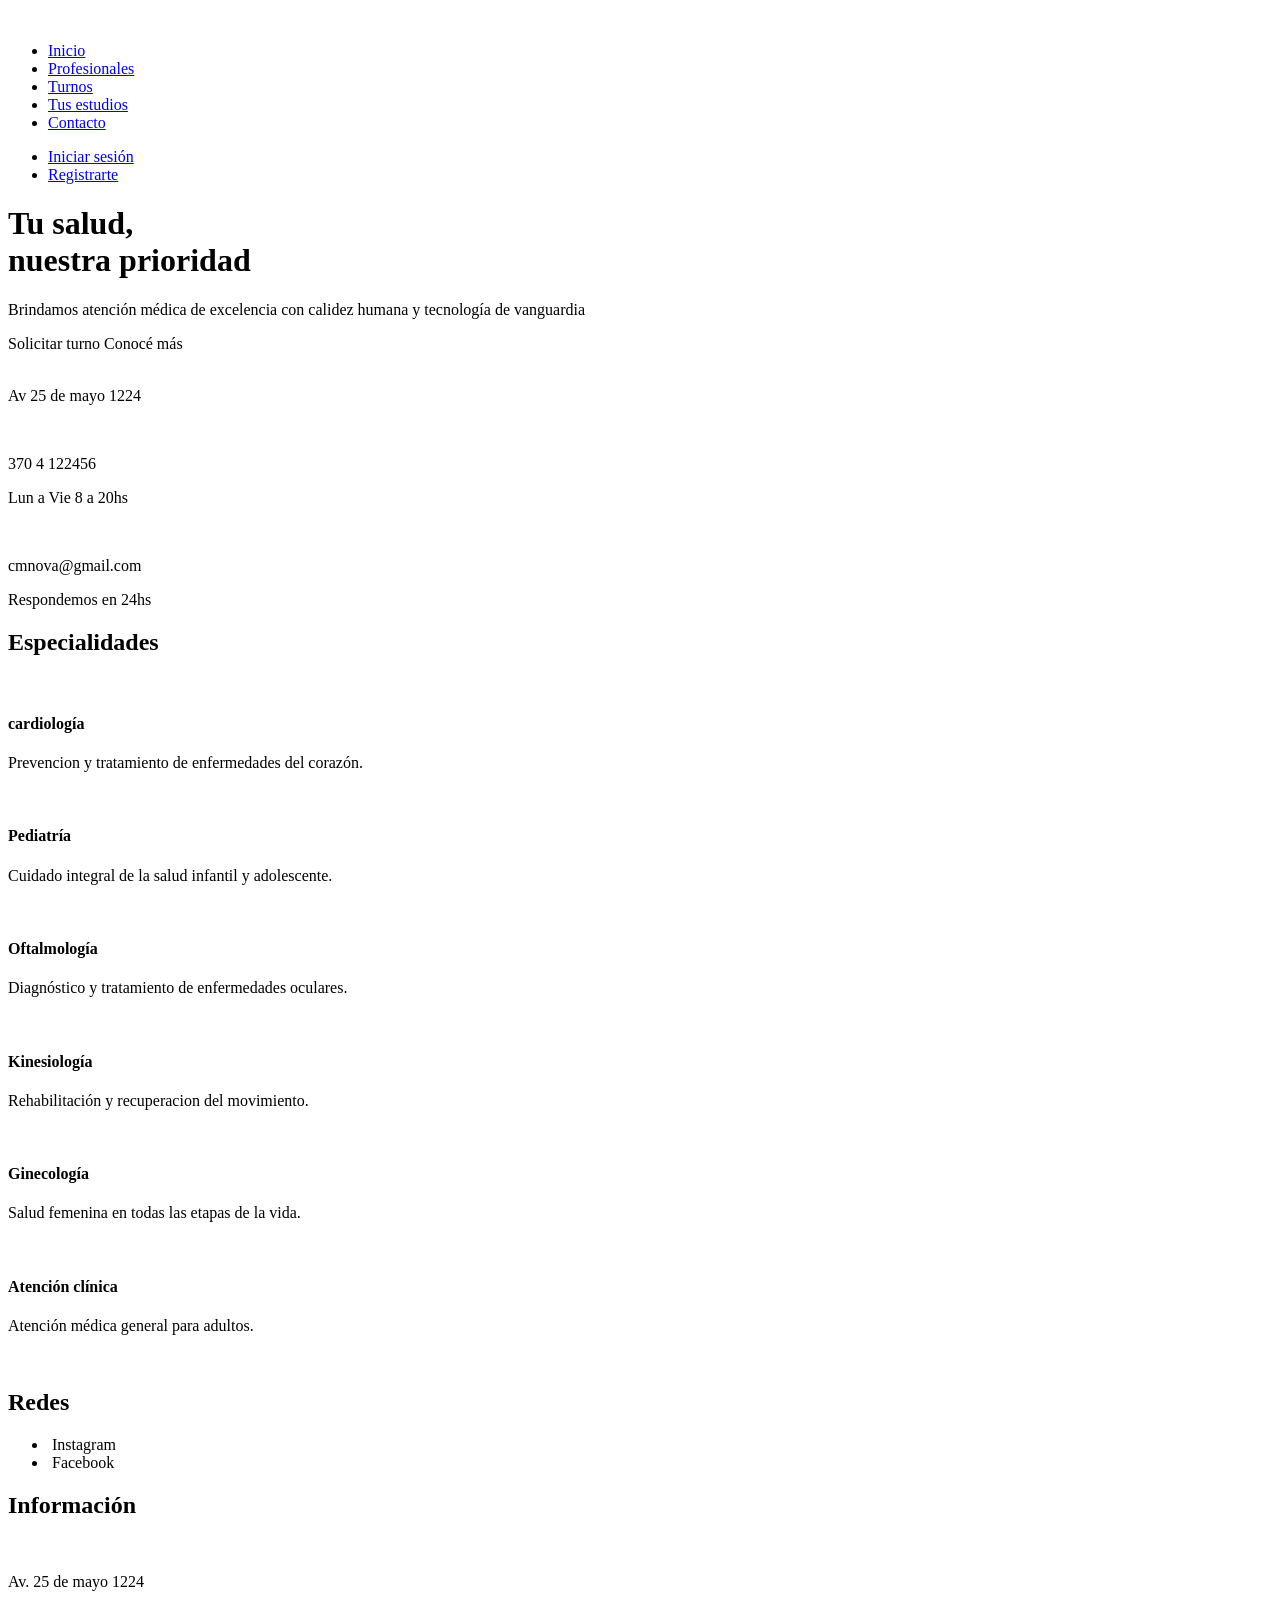
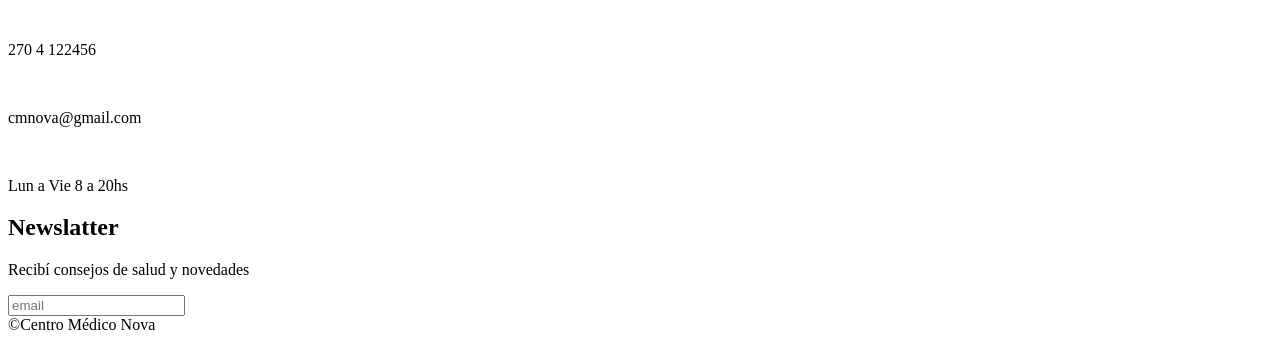
==== index.html @ e34f2412 "Mi primer commit" ====
<!DOCTYPE html>
<html lang="es-AR">
<head>
  <meta name="author" content="ariana cappello" />
  <meta name="description" content="Centro Médico Nova ofrece atención en cardiología, pediatría, oftalmología, kinesiología, ginecología y clínica médica en Formosa." />
  <meta name="keywords" content="centro médico en Formosa,clínica en Formosa,turnos médicos en Formosa,pediatra en Formosa,cardiólogo en Formosa,oftalmólogo en Formos"/>
  <meta charset="UTF-8" />
  <meta name="viewport" content="width=device-width, initial-scale=1.0" />
  <title>Centro Médico Nova | Atención médica en Formosa</title>
  <link rel="icon" type="image/jpeg" href=""/>

</head>
<body>
  <header>
    <div class="contenedor">
      <img/>
      <nav class="header-nav">
        <ul>
          <li>
            <a href="./index.html">Inicio</a>
          </li>
          <li>
            <a href="./pages/profesionales.html">Profesionales</a>
          </li>
          <li>
            <a href="./pages/turnos.html">Turnos</a>
          </li>
          <li>
            <a href="./pages/tus-estudios.html">Tus estudios</a>
          </li>
          <li>
            <a href="./pages/contacto.html">Contacto</a>
          </li>
        </ul>
        <ul>
          <li>
            <a href="./pages/iniciar-sesion.html">Iniciar sesión</a>
          </li>
          <li>
            <a href="./pages/registrarte.html">Registrarte</a>
          </li>
        </ul>
      </nav>
    </div>

  </header>
  <main>
    <div class="contenedor">
      <div>
        <h1>Tu salud,<br/> nuestra prioridad</h1>
        <p>Brindamos atención médica de excelencia con calidez humana y tecnología de vanguardia</p>
        <a>Solicitar turno</a>
        <a>Conocé más</a>
        <img/>
      </div>
      <div>
        <div>
          <img/>
          <p>Av 25 de mayo 1224</p>
        </div>
        <div>
          <img/>
          <p>370 4 122456</p>
          <p>Lun a Vie 8 a 20hs</p>
        </div>
        <div>
          <img/>
          <p>cmnova@gmail.com</p>
          <p>Respondemos en 24hs</p>
        </div>
      </div>
      <section>
        <h2>Especialidades</h2>
        <div>
          <div>
            <img/>
            <h4>cardiología</h4>
            <p>Prevencion y tratamiento de enfermedades del corazón.</p>
          </div>
          <div>
            <img/>
            <h4>Pediatría</h4>
            <p>Cuidado integral de la salud infantil y adolescente.</p>
          </div>
          <div>
            <img/>
            <h4>Oftalmología</h4>
            <p>Diagnóstico y tratamiento de enfermedades oculares.</p>
          </div>
          <div>
            <img/>
            <h4>Kinesiología</h4>
            <p>Rehabilitación y recuperacion del movimiento.</p>
          </div>
          <div>
            <img/>
            <h4>Ginecología</h4>
            <p>Salud femenina en todas las etapas de la vida.</p>
          </div>
          <div>
            <img/>
            <h4>Atención clínica</h4>
            <p>Atención médica general para adultos.</p>
          </div>
        </div>
      </section>
    </div>
  </main>
  <footer>
    <div class="contenedor">
      <img/>
      <section>
        <h2>Redes</h2>
        <ul>
          <li>
            <img/>
            <a>Instagram</a>
          </li>
          <li>
            <img/>
            <a>Facebook</a>
          </li>
        </ul>
      </section>
      <section>
        <h2>Información</h2>
        <div>
          <img/>
          <p>Av. 25 de mayo 1224</p>
        </div>
        <div>
          <img/>
          <p>270 4 122456</p>
        </div>
        <div>
          <img/>
          <p>cmnova@gmail.com</p>
        </div>
        <div>
          <img/>
          <p>Lun a Vie 8 a 20hs</p>
        </div>
      </section>
      <section>
        <h2>Newslatter</h2>
        <p>Recibí consejos de salud y novedades</p>
        <label>
          <input type="email" name="email" placeholder="email"/>
        </label>
      </section>
      <div class="copyright">&copy;Centro Médico Nova</div>
    </div>
  </footer>
</body>
</html>
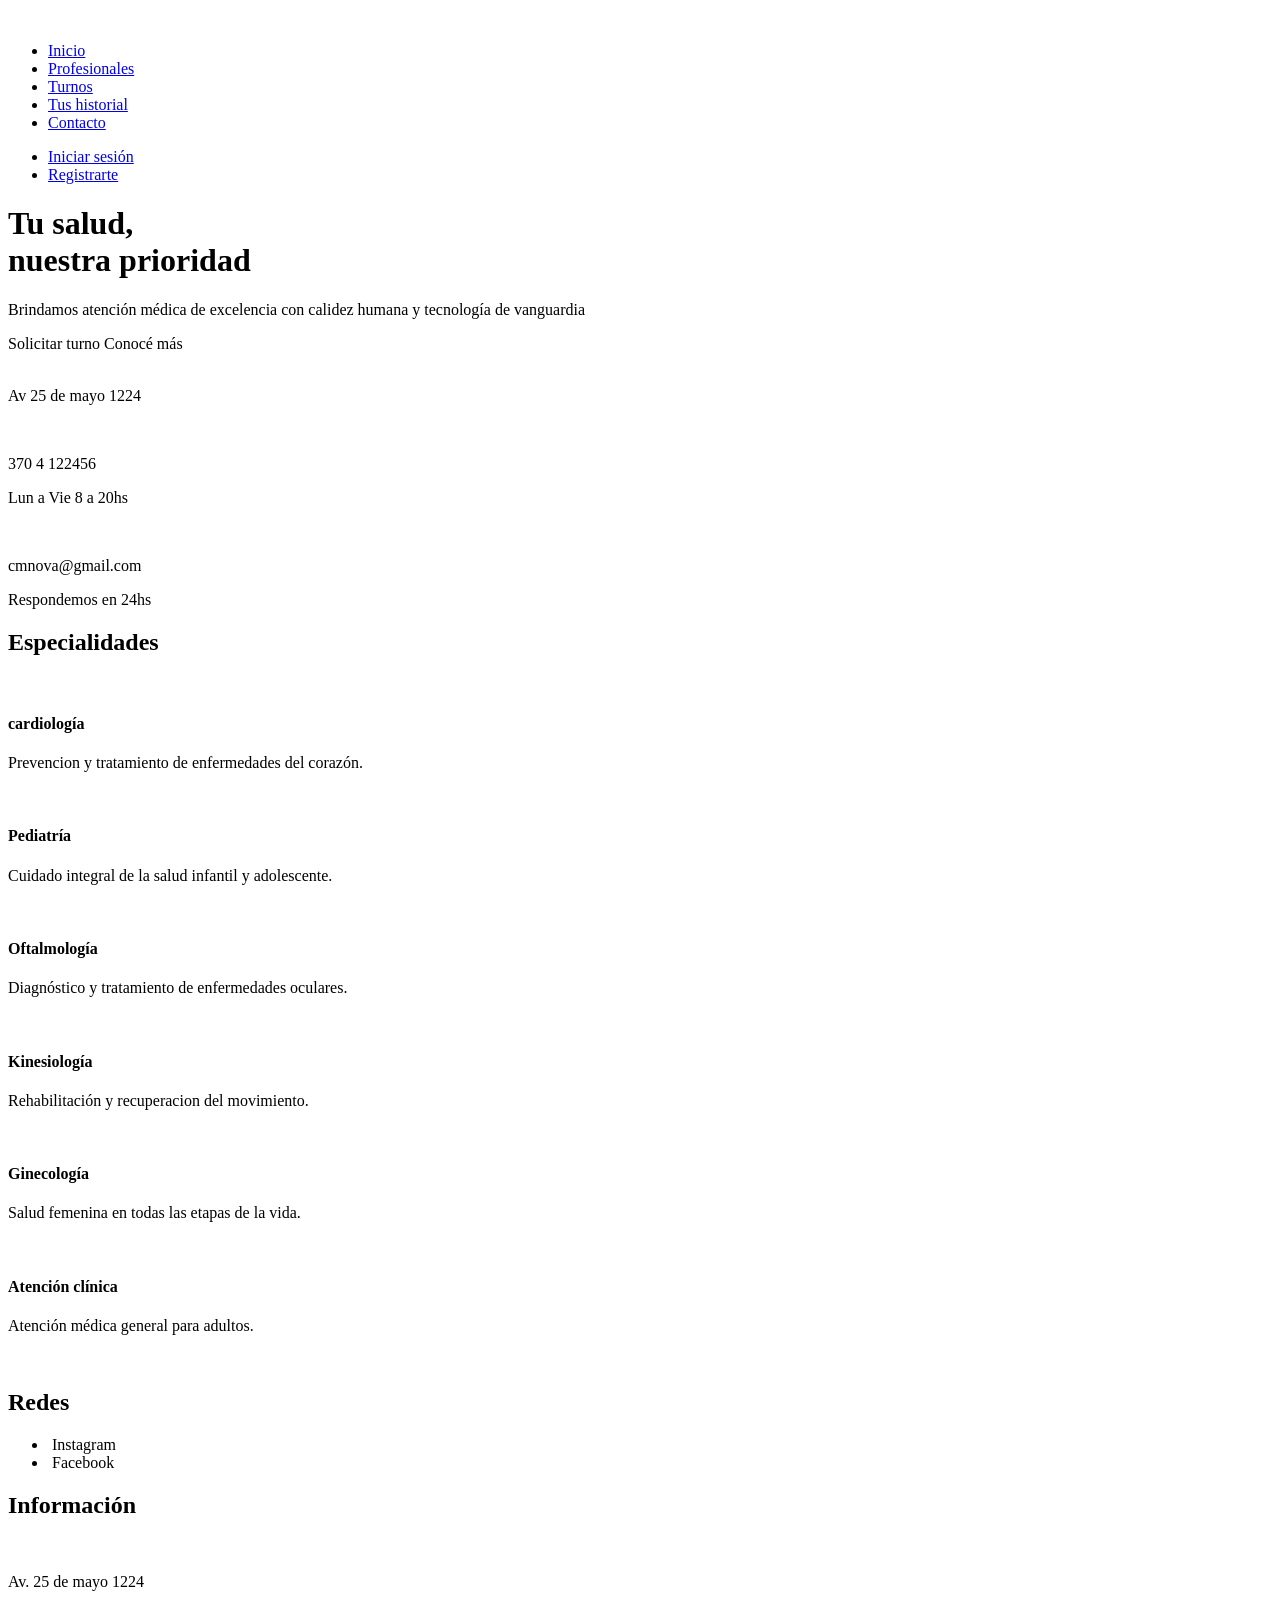
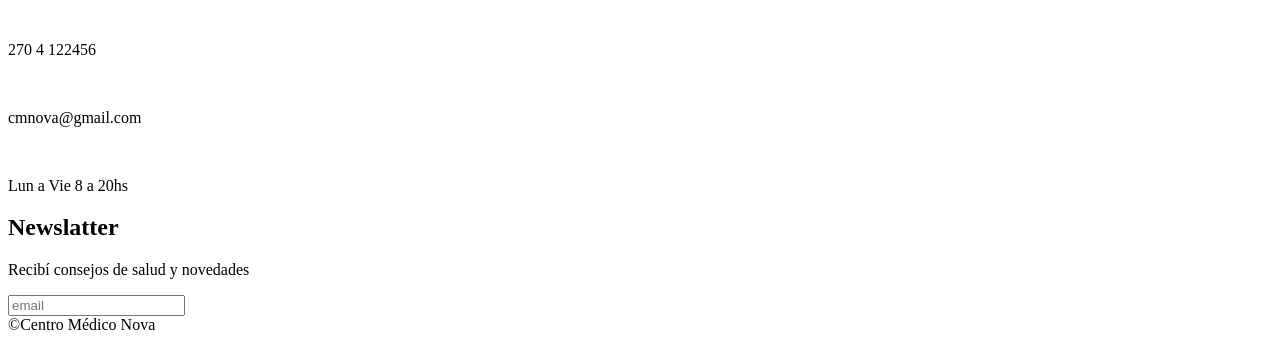
==== commit bcbaa191: "termino la pagina de historial del paciente" ====
--- a/index.html
+++ b/index.html
@@ -26,7 +26,7 @@
             <a href="./pages/turnos.html">Turnos</a>
           </li>
           <li>
-            <a href="./pages/tus-estudios.html">Tus estudios</a>
+            <a href="./pages/tus-historial.html">Tus historial</a>
           </li>
           <li>
             <a href="./pages/contacto.html">Contacto</a>
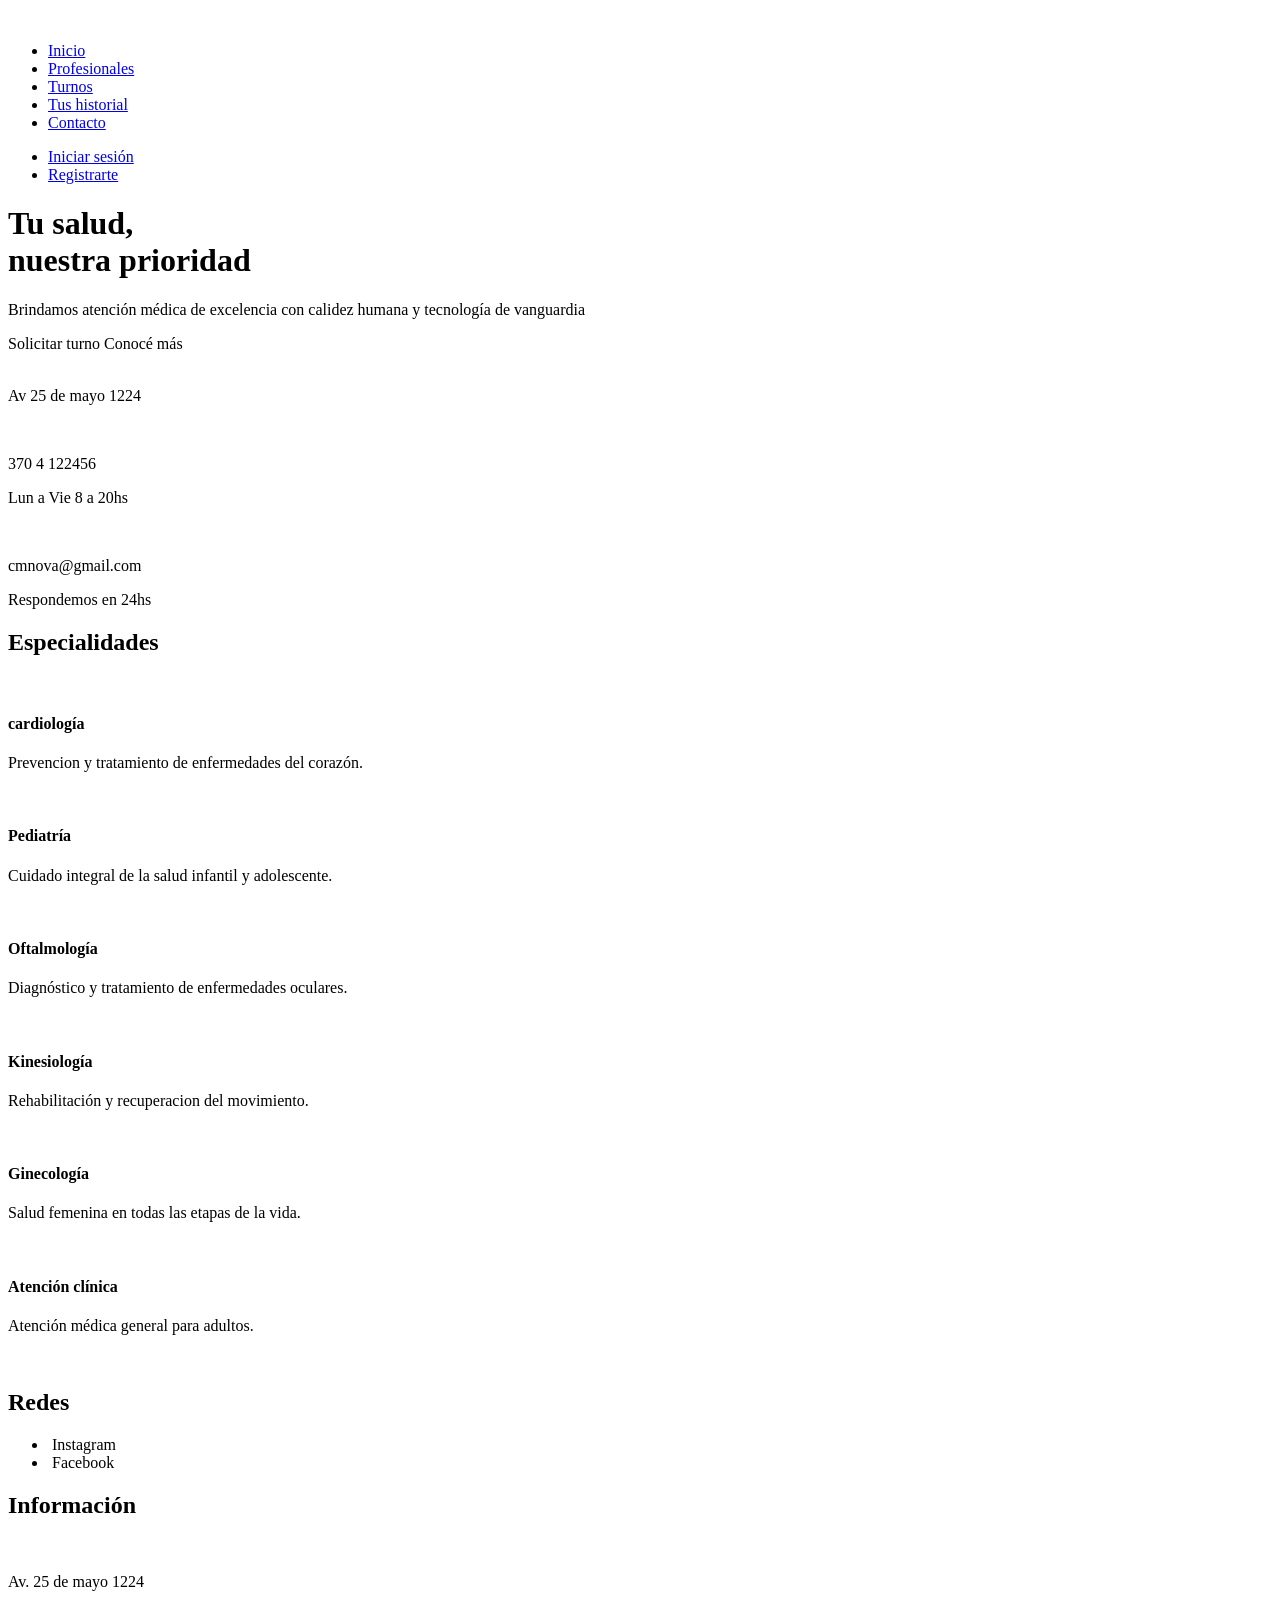
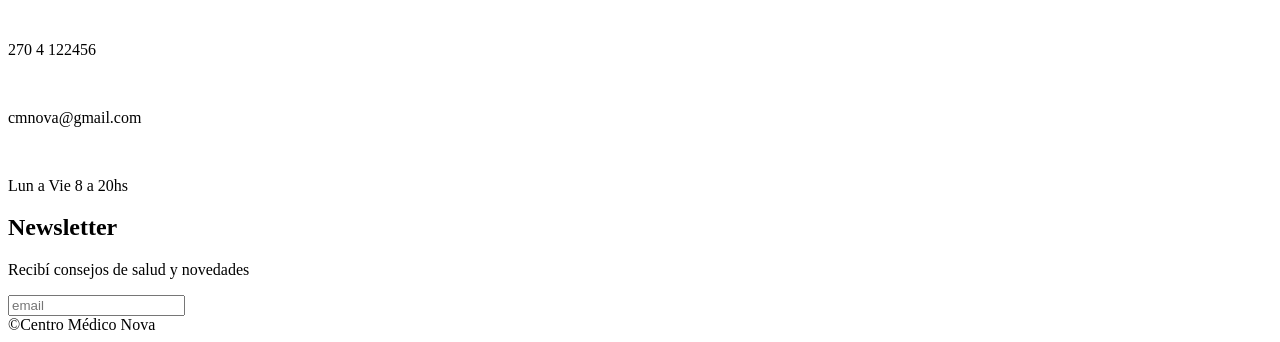
==== commit 8788b450: "arreglo errores semanticos" ====
--- a/index.html
+++ b/index.html
@@ -142,7 +142,7 @@
         </div>
       </section>
       <section>
-        <h2>Newslatter</h2>
+        <h2>Newsletter</h2>
         <p>Recibí consejos de salud y novedades</p>
         <label>
           <input type="email" name="email" placeholder="email"/>
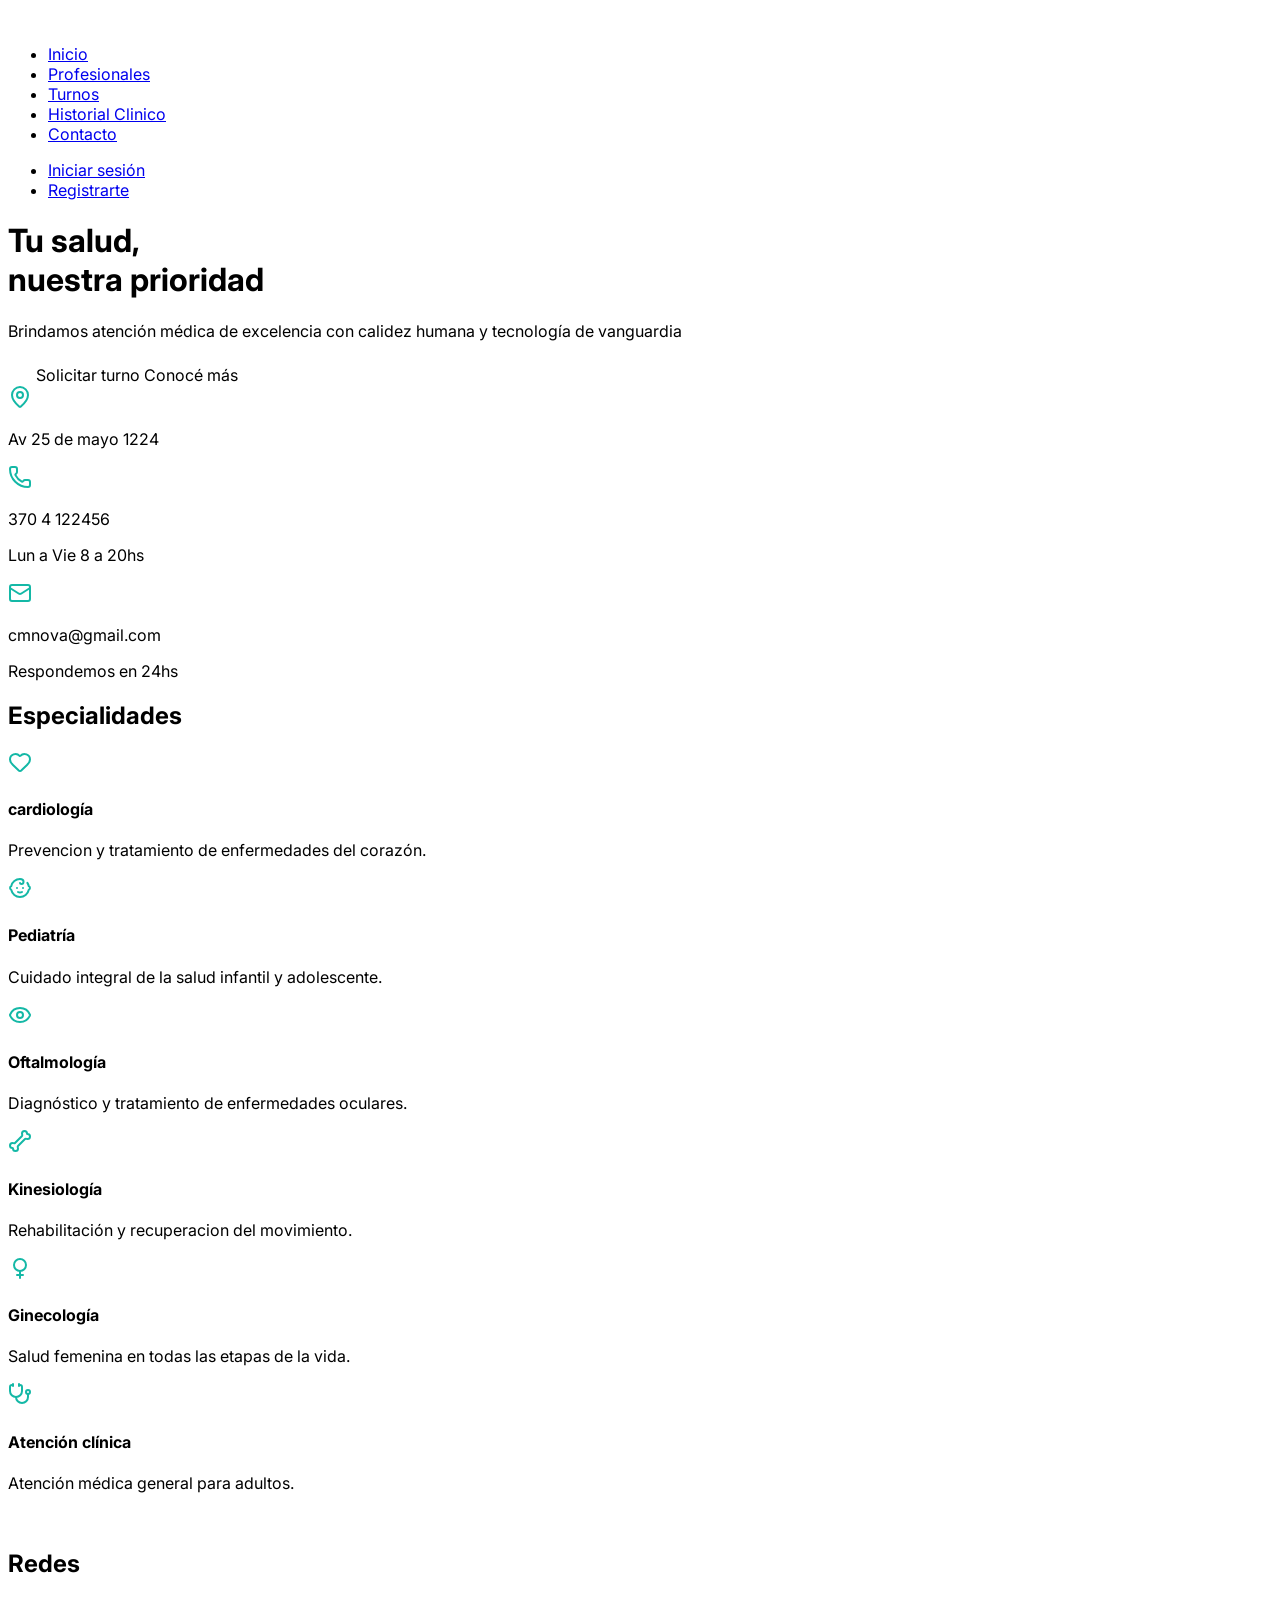
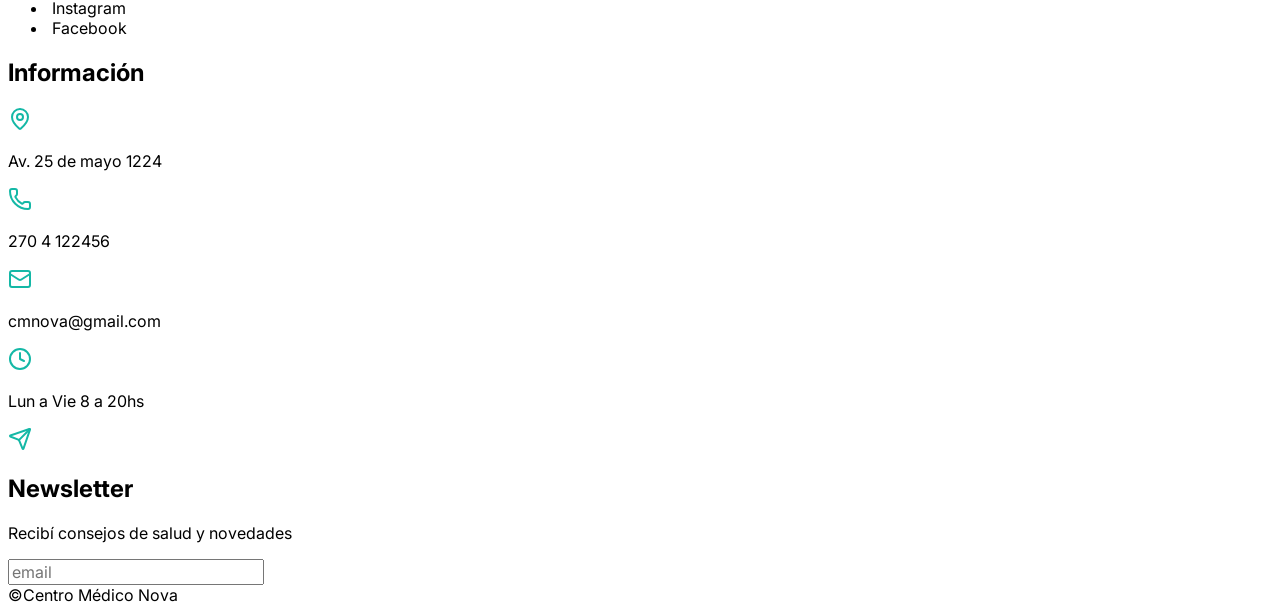
==== commit 5d5b3dc7: "agrego iconos" ====
--- a/index.html
+++ b/index.html
@@ -1,155 +1,412 @@
-<!DOCTYPE html>
+<!doctype html>
 <html lang="es-AR">
-<head>
-  <meta name="author" content="ariana cappello" />
-  <meta name="description" content="Centro Médico Nova ofrece atención en cardiología, pediatría, oftalmología, kinesiología, ginecología y clínica médica en Formosa." />
-  <meta name="keywords" content="centro médico en Formosa,clínica en Formosa,turnos médicos en Formosa,pediatra en Formosa,cardiólogo en Formosa,oftalmólogo en Formos"/>
-  <meta charset="UTF-8" />
-  <meta name="viewport" content="width=device-width, initial-scale=1.0" />
-  <title>Centro Médico Nova | Atención médica en Formosa</title>
-  <link rel="icon" type="image/jpeg" href=""/>
-
-</head>
-<body>
-  <header>
-    <div class="contenedor">
-      <img/>
-      <nav class="header-nav">
-        <ul>
-          <li>
-            <a href="./index.html">Inicio</a>
-          </li>
-          <li>
-            <a href="./pages/profesionales.html">Profesionales</a>
-          </li>
-          <li>
-            <a href="./pages/turnos.html">Turnos</a>
-          </li>
-          <li>
-            <a href="./pages/tus-historial.html">Tus historial</a>
-          </li>
-          <li>
-            <a href="./pages/contacto.html">Contacto</a>
-          </li>
-        </ul>
-        <ul>
-          <li>
-            <a href="./pages/iniciar-sesion.html">Iniciar sesión</a>
-          </li>
-          <li>
-            <a href="./pages/registrarte.html">Registrarte</a>
-          </li>
-        </ul>
-      </nav>
-    </div>
-
-  </header>
-  <main>
-    <div class="contenedor">
-      <div>
-        <h1>Tu salud,<br/> nuestra prioridad</h1>
-        <p>Brindamos atención médica de excelencia con calidez humana y tecnología de vanguardia</p>
-        <a>Solicitar turno</a>
-        <a>Conocé más</a>
-        <img/>
+  <head>
+    <meta name="author" content="ariana cappello" />
+    <meta
+      name="description"
+      content="Centro Médico Nova ofrece atención en cardiología, pediatría, oftalmología, kinesiología, ginecología y clínica médica en Formosa."
+    />
+    <meta
+      name="keywords"
+      content="centro médico en Formosa,clínica en Formosa,turnos médicos en Formosa,pediatra en Formosa,cardiólogo en Formosa,oftalmólogo en Formos"
+    />
+    <meta charset="UTF-8" />
+    <meta name="viewport" content="width=device-width, initial-scale=1.0" />
+    <title>Centro Médico Nova | Inicio</title>
+    <link rel="stylesheet" href="./css/colores-svg.css" />
+    <link rel="stylesheet" href="./css/stilos-general.css" />
+    <link rel="preconnect" href="https://fonts.googleapis.com" />
+    <link rel="preconnect" href="https://fonts.gstatic.com" crossorigin />
+    <link
+      href="https://fonts.googleapis.com/css2?family=Inter:wght@400;500;600;700&display=swap"
+      rel="stylesheet"
+    />
+    <link rel="shortcut icon" href="./img/centro-medico-nova-favicon.svg" type="image/x-icon">
+  </head>
+  <body>
+    <header>
+      <div class="contenedor">
+        <img />
+        <nav class="header-nav">
+          <ul>
+            <li>
+              <a href="./index.html">Inicio</a>
+            </li>
+            <li>
+              <a href="./pages/profesionales.html">Profesionales</a>
+            </li>
+            <li>
+              <a href="./pages/turnos.html">Turnos</a>
+            </li>
+            <li>
+              <a href="./pages/Historial.html">Historial Clinico</a>
+            </li>
+            <li>
+              <a href="./pages/contacto.html">Contacto</a>
+            </li>
+          </ul>
+          <ul>
+            <li>
+              <a href="./pages/iniciar-sesion.html">Iniciar sesión</a>
+            </li>
+            <li>
+              <a href="./pages/registrarte.html">Registrarte</a>
+            </li>
+          </ul>
+        </nav>
       </div>
-      <div>
+    </header>
+    <main>
+      <div class="contenedor">
         <div>
-          <img/>
-          <p>Av 25 de mayo 1224</p>
+          <h1>
+            Tu salud,<br />
+            nuestra prioridad
+          </h1>
+          <p>
+            Brindamos atención médica de excelencia con calidez humana y
+            tecnología de vanguardia
+          </p>
+          <a
+            ><svg
+              xmlns="http://www.w3.org/2000/svg"
+              width="24"
+              height="24"
+              viewBox="0 0 24 24"
+              fill="none"
+              stroke="currentColor"
+              stroke-width="2"
+              stroke-linecap="round"
+              stroke-linejoin="round"
+              class="lucide lucide-calendar-icon lucide-calendar color-botones"
+            >
+              <path d="M8 2v3" />
+              <path d="M16 2v3" />
+              <rect x="3" y="3" width="18" height="18" rx="2" />
+              <path d="M3 9h18" />
+            </svg>
+            Solicitar turno</a
+          >
+          <a>Conocé más</a>
+          <img />
         </div>
         <div>
-          <img/>
-          <p>370 4 122456</p>
-          <p>Lun a Vie 8 a 20hs</p>
+          <div>
+            <svg
+              xmlns="http://www.w3.org/2000/svg"
+              width="24"
+              height="24"
+              viewBox="0 0 24 24"
+              fill="none"
+              stroke="currentColor"
+              stroke-width="2"
+              stroke-linecap="round"
+              stroke-linejoin="round"
+              class="lucide lucide-map-pin-icon lucide-map-pin color-general"
+            >
+              <path
+                d="M20 10c0 4.993-5.539 10.193-7.399 11.799a1 1 0 0 1-1.202 0C9.539 20.193 4 14.993 4 10a8 8 0 0 1 16 0"
+              />
+              <circle cx="12" cy="10" r="3" />
+            </svg>
+            <p>Av 25 de mayo 1224</p>
+          </div>
+          <div>
+            <svg
+              xmlns="http://www.w3.org/2000/svg"
+              width="24"
+              height="24"
+              viewBox="0 0 24 24"
+              fill="none"
+              stroke="currentColor"
+              stroke-width="2"
+              stroke-linecap="round"
+              stroke-linejoin="round"
+              class="lucide lucide-phone-icon lucide-phone color-general"
+            >
+              <path
+                d="M13.832 16.568a1 1 0 0 0 1.213-.303l.355-.465A2 2 0 0 1 17 15h3a2 2 0 0 1 2 2v3a2 2 0 0 1-2 2A18 18 0 0 1 2 4a2 2 0 0 1 2-2h3a2 2 0 0 1 2 2v3a2 2 0 0 1-.8 1.6l-.468.351a1 1 0 0 0-.292 1.233 14 14 0 0 0 6.392 6.384"
+              />
+            </svg>
+            <p>370 4 122456</p>
+            <p>Lun a Vie 8 a 20hs</p>
+          </div>
+          <div>
+            <svg
+              xmlns="http://www.w3.org/2000/svg"
+              width="24"
+              height="24"
+              viewBox="0 0 24 24"
+              fill="none"
+              stroke="currentColor"
+              stroke-width="2"
+              stroke-linecap="round"
+              stroke-linejoin="round"
+              class="lucide lucide-mail-icon lucide-mail color-general"
+            >
+              <path d="m22 7-8.991 5.727a2 2 0 0 1-2.009 0L2 7" />
+              <rect x="2" y="4" width="20" height="16" rx="2" />
+            </svg>
+            <p>cmnova@gmail.com</p>
+            <p>Respondemos en 24hs</p>
+          </div>
         </div>
-        <div>
-          <img/>
-          <p>cmnova@gmail.com</p>
-          <p>Respondemos en 24hs</p>
-        </div>
+        <section>
+          <h2>Especialidades</h2>
+          <div>
+            <div>
+              <svg
+                xmlns="http://www.w3.org/2000/svg"
+                width="24"
+                height="24"
+                viewBox="0 0 24 24"
+                fill="none"
+                stroke="currentColor"
+                stroke-width="2"
+                stroke-linecap="round"
+                stroke-linejoin="round"
+                class="lucide lucide-heart-icon lucide-heart color-general"
+              >
+                <path
+                  d="M2 9.5a5.5 5.5 0 0 1 9.591-3.676.56.56 0 0 0 .818 0A5.49 5.49 0 0 1 22 9.5c0 2.29-1.5 4-3 5.5l-5.492 5.313a2 2 0 0 1-3 .019L5 15c-1.5-1.5-3-3.2-3-5.5"
+                />
+              </svg>
+              <h4>cardiología</h4>
+              <p>Prevencion y tratamiento de enfermedades del corazón.</p>
+            </div>
+            <div>
+              <svg
+                xmlns="http://www.w3.org/2000/svg"
+                width="24"
+                height="24"
+                viewBox="0 0 24 24"
+                fill="none"
+                stroke="currentColor"
+                stroke-width="2"
+                stroke-linecap="round"
+                stroke-linejoin="round"
+                class="lucide lucide-baby-icon lucide-baby color-general"
+              >
+                <path d="M10 16c.5.3 1.2.5 2 .5s1.5-.2 2-.5" />
+                <path d="M15 12h.01" />
+                <path
+                  d="M19.38 6.813A9 9 0 0 1 20.8 10.2a2 2 0 0 1 0 3.6 9 9 0 0 1-17.6 0 2 2 0 0 1 0-3.6A9 9 0 0 1 12 3c2 0 3.5 1.1 3.5 2.5s-.9 2.5-2 2.5c-.8 0-1.5-.4-1.5-1"
+                />
+                <path d="M9 12h.01" />
+              </svg>
+              <h4>Pediatría</h4>
+              <p>Cuidado integral de la salud infantil y adolescente.</p>
+            </div>
+            <div>
+              <svg
+                xmlns="http://www.w3.org/2000/svg"
+                width="24"
+                height="24"
+                viewBox="0 0 24 24"
+                fill="none"
+                stroke="currentColor"
+                stroke-width="2"
+                stroke-linecap="round"
+                stroke-linejoin="round"
+                class="lucide lucide-eye-icon lucide-eye color-general"
+                color-general
+              >
+                <path
+                  d="M2.062 12.348a1 1 0 0 1 0-.696 10.75 10.75 0 0 1 19.876 0 1 1 0 0 1 0 .696 10.75 10.75 0 0 1-19.876 0"
+                />
+                <circle cx="12" cy="12" r="3" />
+              </svg>
+              <h4>Oftalmología</h4>
+              <p>Diagnóstico y tratamiento de enfermedades oculares.</p>
+            </div>
+            <div>
+              <svg
+                xmlns="http://www.w3.org/2000/svg"
+                width="24"
+                height="24"
+                viewBox="0 0 24 24"
+                fill="none"
+                stroke="currentColor"
+                stroke-width="2"
+                stroke-linecap="round"
+                stroke-linejoin="round"
+                class="lucide lucide-bone-icon lucide-bone color-general"
+              >
+                <path
+                  d="M17 10c.7-.7 1.69 0 2.5 0a2.5 2.5 0 1 0 0-5 .5.5 0 0 1-.5-.5 2.5 2.5 0 1 0-5 0c0 .81.7 1.8 0 2.5l-7 7c-.7.7-1.69 0-2.5 0a2.5 2.5 0 0 0 0 5c.28 0 .5.22.5.5a2.5 2.5 0 1 0 5 0c0-.81-.7-1.8 0-2.5Z"
+                />
+              </svg>
+              <h4>Kinesiología</h4>
+              <p>Rehabilitación y recuperacion del movimiento.</p>
+            </div>
+            <div>
+              <svg
+                xmlns="http://www.w3.org/2000/svg"
+                width="24"
+                height="24"
+                viewBox="0 0 24 24"
+                fill="none"
+                stroke="currentColor"
+                stroke-width="2"
+                stroke-linecap="round"
+                stroke-linejoin="round"
+                class="lucide lucide-venus-icon lucide-venus color-general"
+              >
+                <path d="M12 15v7" />
+                <path d="M9 19h6" />
+                <circle cx="12" cy="9" r="6" />
+              </svg>
+              <h4>Ginecología</h4>
+              <p>Salud femenina en todas las etapas de la vida.</p>
+            </div>
+            <div>
+              <svg
+                xmlns="http://www.w3.org/2000/svg"
+                width="24"
+                height="24"
+                viewBox="0 0 24 24"
+                fill="none"
+                stroke="currentColor"
+                stroke-width="2"
+                stroke-linecap="round"
+                stroke-linejoin="round"
+                class="lucide lucide-stethoscope-icon lucide-stethoscope color-general"
+              >
+                <path d="M11 2v2" />
+                <path d="M5 2v2" />
+                <path
+                  d="M5 3H4a2 2 0 0 0-2 2v4a6 6 0 0 0 12 0V5a2 2 0 0 0-2-2h-1"
+                />
+                <path d="M8 15a6 6 0 0 0 12 0v-3" />
+                <circle cx="20" cy="10" r="2" />
+              </svg>
+              <h4>Atención clínica</h4>
+              <p>Atención médica general para adultos.</p>
+            </div>
+          </div>
+        </section>
       </div>
-      <section>
-        <h2>Especialidades</h2>
-        <div>
-          <div>
-            <img/>
-            <h4>cardiología</h4>
-            <p>Prevencion y tratamiento de enfermedades del corazón.</p>
-          </div>
-          <div>
-            <img/>
-            <h4>Pediatría</h4>
-            <p>Cuidado integral de la salud infantil y adolescente.</p>
-          </div>
-          <div>
-            <img/>
-            <h4>Oftalmología</h4>
-            <p>Diagnóstico y tratamiento de enfermedades oculares.</p>
-          </div>
-          <div>
-            <img/>
-            <h4>Kinesiología</h4>
-            <p>Rehabilitación y recuperacion del movimiento.</p>
-          </div>
-          <div>
-            <img/>
-            <h4>Ginecología</h4>
-            <p>Salud femenina en todas las etapas de la vida.</p>
-          </div>
-          <div>
-            <img/>
-            <h4>Atención clínica</h4>
-            <p>Atención médica general para adultos.</p>
-          </div>
-        </div>
-      </section>
-    </div>
-  </main>
-  <footer>
-    <div class="contenedor">
-      <img/>
-      <section>
-        <h2>Redes</h2>
-        <ul>
-          <li>
-            <img/>
-            <a>Instagram</a>
-          </li>
-          <li>
-            <img/>
-            <a>Facebook</a>
-          </li>
-        </ul>
-      </section>
-      <section>
-        <h2>Información</h2>
-        <div>
-          <img/>
-          <p>Av. 25 de mayo 1224</p>
-        </div>
-        <div>
-          <img/>
-          <p>270 4 122456</p>
-        </div>
-        <div>
-          <img/>
-          <p>cmnova@gmail.com</p>
-        </div>
-        <div>
-          <img/>
-          <p>Lun a Vie 8 a 20hs</p>
-        </div>
-      </section>
-      <section>
-        <h2>Newsletter</h2>
-        <p>Recibí consejos de salud y novedades</p>
-        <label>
-          <input type="email" name="email" placeholder="email"/>
-        </label>
-      </section>
-      <div class="copyright">&copy;Centro Médico Nova</div>
-    </div>
-  </footer>
-</body>
-</html>+    </main>
+    <footer>
+      <div class="contenedor">
+        <img />
+        <section>
+          <h2>Redes</h2>
+          <ul>
+            <li>
+              <img />
+              <a>Instagram</a>
+            </li>
+            <li>
+              <img />
+              <a>Facebook</a>
+            </li>
+          </ul>
+        </section>
+        <section>
+          <h2>Información</h2>
+          <div>
+            <svg
+              xmlns="http://www.w3.org/2000/svg"
+              width="24"
+              height="24"
+              viewBox="0 0 24 24"
+              fill="none"
+              stroke="currentColor"
+              stroke-width="2"
+              stroke-linecap="round"
+              stroke-linejoin="round"
+              class="lucide lucide-map-pin-icon lucide-map-pin color-general"
+            >
+              <path
+                d="M20 10c0 4.993-5.539 10.193-7.399 11.799a1 1 0 0 1-1.202 0C9.539 20.193 4 14.993 4 10a8 8 0 0 1 16 0"
+              />
+              <circle cx="12" cy="10" r="3" />
+            </svg>
+            <p>Av. 25 de mayo 1224</p>
+          </div>
+          <div>
+            <svg
+              xmlns="http://www.w3.org/2000/svg"
+              width="24"
+              height="24"
+              viewBox="0 0 24 24"
+              fill="none"
+              stroke="currentColor"
+              stroke-width="2"
+              stroke-linecap="round"
+              stroke-linejoin="round"
+              class="lucide lucide-phone-icon lucide-phone color-general"
+            >
+              <path
+                d="M13.832 16.568a1 1 0 0 0 1.213-.303l.355-.465A2 2 0 0 1 17 15h3a2 2 0 0 1 2 2v3a2 2 0 0 1-2 2A18 18 0 0 1 2 4a2 2 0 0 1 2-2h3a2 2 0 0 1 2 2v3a2 2 0 0 1-.8 1.6l-.468.351a1 1 0 0 0-.292 1.233 14 14 0 0 0 6.392 6.384"
+              />
+            </svg>
+            <p>270 4 122456</p>
+          </div>
+          <div>
+            <svg
+              xmlns="http://www.w3.org/2000/svg"
+              width="24"
+              height="24"
+              viewBox="0 0 24 24"
+              fill="none"
+              stroke="currentColor"
+              stroke-width="2"
+              stroke-linecap="round"
+              stroke-linejoin="round"
+              class="lucide lucide-mail-icon lucide-mail color-general"
+            >
+              <path d="m22 7-8.991 5.727a2 2 0 0 1-2.009 0L2 7" />
+              <rect x="2" y="4" width="20" height="16" rx="2" />
+            </svg>
+            <p>cmnova@gmail.com</p>
+          </div>
+          <div>
+            <svg
+              xmlns="http://www.w3.org/2000/svg"
+              width="24"
+              height="24"
+              viewBox="0 0 24 24"
+              fill="none"
+              stroke="currentColor"
+              stroke-width="2"
+              stroke-linecap="round"
+              stroke-linejoin="round"
+              class="lucide lucide-clock-icon lucide-clock color-general"
+            >
+              <circle cx="12" cy="12" r="10" />
+              <path d="M12 6v6l4 2" />
+            </svg>
+            <p>Lun a Vie 8 a 20hs</p>
+          </div>
+        </section>
+        <section>
+          <svg
+            xmlns="http://www.w3.org/2000/svg"
+            width="24"
+            height="24"
+            viewBox="0 0 24 24"
+            fill="none"
+            stroke="currentColor"
+            stroke-width="2"
+            stroke-linecap="round"
+            stroke-linejoin="round"
+            class="lucide lucide-send-icon lucide-send color-general"
+          >
+            <path
+              d="M14.536 21.686a.5.5 0 0 0 .937-.024l6.5-19a.496.496 0 0 0-.635-.635l-19 6.5a.5.5 0 0 0-.024.937l7.93 3.18a2 2 0 0 1 1.112 1.11z"
+            />
+            <path d="m21.854 2.147-10.94 10.939" />
+          </svg>
+          <h2>Newsletter</h2>
+          <p>Recibí consejos de salud y novedades</p>
+          <label>
+            <input type="email" name="email" placeholder="email" />
+          </label>
+        </section>
+        <div class="copyright">&copy;Centro Médico Nova</div>
+      </div>
+    </footer>
+  </body>
+</html>
--- a/css/colores-svg.css
+++ b/css/colores-svg.css
@@ -0,0 +1,52 @@
+:root {
+    --azul: #1e3a8a;
+    --celeste: #14b8a6;
+    --verde: #22c55e;
+    --rojo: #ef4444;
+    --amarillo: #f59e0b;
+    --violeta: #8b5cf6;
+    --blanco: white;
+}
+.color-general{
+  color:var(--celeste)
+}
+.color-botones{
+  color:var(--blanco)
+}
+.color-sangre{
+  color:var(--rojo)
+
+}
+.color-alergias{
+  color: var(--amarillo)
+}
+.color-obra-social{
+  color:var(--celeste)
+}
+.color-actualizacion{
+  color:var(--celeste)
+}
+.color-consulta{
+  color:var(--celeste)
+}
+.color-laboratorio{
+  color: var(--violeta)
+}
+.color-radiografia{
+  color: var(--azul)
+}
+.color-resonancia{
+  color:var(--verde)
+}
+.color-pendiente{
+  color:var(--rojo)
+}
+.color-en-revision{
+  color:var(--amarillo)
+}
+.color-finalizado{
+  color:var(--verde)
+}
+.informe{
+  color:var(--celeste)
+}
--- a/css/stilos-general.css
+++ b/css/stilos-general.css
@@ -0,0 +1,10 @@
+body {
+  font-family: "Inter", Arial, sans-serif;
+  font-weight: 400;
+}
+button,
+input,
+select,
+textarea {
+  font: inherit;
+}
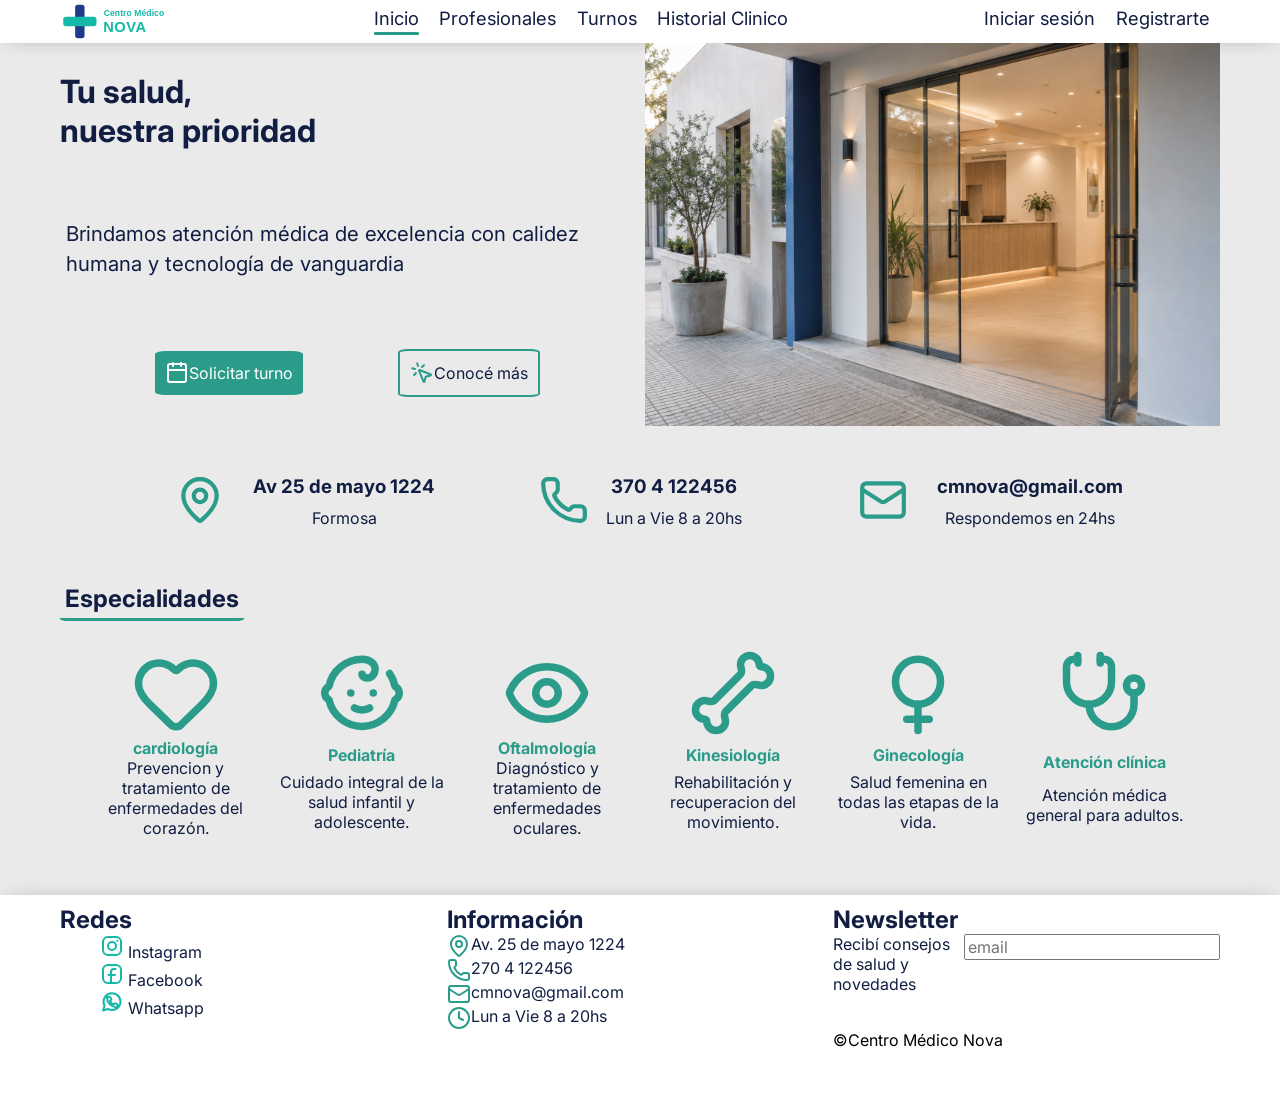
==== commit 5cebf9d9: "agregamos css" ====
--- a/index.html
+++ b/index.html
@@ -22,14 +22,19 @@
       rel="stylesheet"
     />
     <link rel="shortcut icon" href="./img/centro-medico-nova-favicon.svg" type="image/x-icon">
+    <link rel="stylesheet" href="./css/header.css">
+    <link rel="stylesheet" href="./css/footer.css">
+    <link rel="stylesheet" href="./css/main/index-main.css">
+    <link rel="stylesheet" href="./css/main/main.css">
   </head>
   <body>
-    <header>
+    <header class="header-nav">
       <div class="contenedor">
-        <img />
-        <nav class="header-nav">
+        
+        <nav>
+          <img src="./img/centro-medico-nova-logo-horizontal.svg"/>
           <ul>
-            <li>
+            <li class="activo">
               <a href="./index.html">Inicio</a>
             </li>
             <li>
@@ -40,9 +45,6 @@
             </li>
             <li>
               <a href="./pages/Historial.html">Historial Clinico</a>
-            </li>
-            <li>
-              <a href="./pages/contacto.html">Contacto</a>
             </li>
           </ul>
           <ul>
@@ -56,9 +58,9 @@
         </nav>
       </div>
     </header>
-    <main>
+    <main class="main">
       <div class="contenedor">
-        <div>
+        <div class="main-bienvenida">
           <h1>
             Tu salud,<br />
             nuestra prioridad
@@ -67,8 +69,9 @@
             Brindamos atención médica de excelencia con calidez humana y
             tecnología de vanguardia
           </p>
-          <a
-            ><svg
+          <img src="./img/ChatGPT Image 1 sept 2026, 03_42_06 p.m..png"/>
+          <div class="botones">
+            <a class="main-solicitar"><svg
               xmlns="http://www.w3.org/2000/svg"
               width="24"
               height="24"
@@ -87,15 +90,15 @@
             </svg>
             Solicitar turno</a
           >
-          <a>Conocé más</a>
-          <img />
+          <a class="main-conocermas"
+          > <svg xmlns="http://www.w3.org/2000/svg" width="24" height="24" viewBox="0 0 24 24" fill="none" stroke="currentColor" stroke-width="2" stroke-linecap="round" stroke-linejoin="round" class="lucide lucide-mouse-pointer-click-icon lucide-mouse-pointer-click color-general"><path d="M14 4.1 12 6"/><path d="m5.1 8-2.9-.8"/><path d="m6 12-1.9 2"/><path d="M7.2 2.2 8 5.1"/><path d="M9.037 9.69a.498.498 0 0 1 .653-.653l11 4.5a.5.5 0 0 1-.074.949l-4.349 1.041a1 1 0 0 0-.74.739l-1.04 4.35a.5.5 0 0 1-.95.074z"/></svg>Conocé más</a>
+          </div>
+          
         </div>
-        <div>
-          <div>
-            <svg
-              xmlns="http://www.w3.org/2000/svg"
-              width="24"
-              height="24"
+        <div class="main-informacion">
+          <div>
+            <svg
+              xmlns="http://www.w3.org/2000/svg"
               viewBox="0 0 24 24"
               fill="none"
               stroke="currentColor"
@@ -109,13 +112,12 @@
               />
               <circle cx="12" cy="10" r="3" />
             </svg>
-            <p>Av 25 de mayo 1224</p>
-          </div>
-          <div>
-            <svg
-              xmlns="http://www.w3.org/2000/svg"
-              width="24"
-              height="24"
+            <h3>Av 25 de mayo 1224</h3>
+            <p>Formosa</p>
+          </div>
+          <div>
+            <svg
+              xmlns="http://www.w3.org/2000/svg"
               viewBox="0 0 24 24"
               fill="none"
               stroke="currentColor"
@@ -128,14 +130,12 @@
                 d="M13.832 16.568a1 1 0 0 0 1.213-.303l.355-.465A2 2 0 0 1 17 15h3a2 2 0 0 1 2 2v3a2 2 0 0 1-2 2A18 18 0 0 1 2 4a2 2 0 0 1 2-2h3a2 2 0 0 1 2 2v3a2 2 0 0 1-.8 1.6l-.468.351a1 1 0 0 0-.292 1.233 14 14 0 0 0 6.392 6.384"
               />
             </svg>
-            <p>370 4 122456</p>
+            <h3>370 4 122456</h3>
             <p>Lun a Vie 8 a 20hs</p>
           </div>
           <div>
             <svg
               xmlns="http://www.w3.org/2000/svg"
-              width="24"
-              height="24"
               viewBox="0 0 24 24"
               fill="none"
               stroke="currentColor"
@@ -147,19 +147,17 @@
               <path d="m22 7-8.991 5.727a2 2 0 0 1-2.009 0L2 7" />
               <rect x="2" y="4" width="20" height="16" rx="2" />
             </svg>
-            <p>cmnova@gmail.com</p>
+            <h3>cmnova@gmail.com</h3>
             <p>Respondemos en 24hs</p>
           </div>
         </div>
-        <section>
+        <section class="main-especialidades">
           <h2>Especialidades</h2>
-          <div>
-            <div>
-              <svg
-                xmlns="http://www.w3.org/2000/svg"
-                width="24"
-                height="24"
-                viewBox="0 0 24 24"
+          <section>
+            <div>
+              <svg
+                xmlns="http://www.w3.org/2000/svg"
+                viewBox="0 0 24 24""
                 fill="none"
                 stroke="currentColor"
                 stroke-width="2"
@@ -177,8 +175,6 @@
             <div>
               <svg
                 xmlns="http://www.w3.org/2000/svg"
-                width="24"
-                height="24"
                 viewBox="0 0 24 24"
                 fill="none"
                 stroke="currentColor"
@@ -200,8 +196,6 @@
             <div>
               <svg
                 xmlns="http://www.w3.org/2000/svg"
-                width="24"
-                height="24"
                 viewBox="0 0 24 24"
                 fill="none"
                 stroke="currentColor"
@@ -222,8 +216,6 @@
             <div>
               <svg
                 xmlns="http://www.w3.org/2000/svg"
-                width="24"
-                height="24"
                 viewBox="0 0 24 24"
                 fill="none"
                 stroke="currentColor"
@@ -242,8 +234,6 @@
             <div>
               <svg
                 xmlns="http://www.w3.org/2000/svg"
-                width="24"
-                height="24"
                 viewBox="0 0 24 24"
                 fill="none"
                 stroke="currentColor"
@@ -262,8 +252,6 @@
             <div>
               <svg
                 xmlns="http://www.w3.org/2000/svg"
-                width="24"
-                height="24"
                 viewBox="0 0 24 24"
                 fill="none"
                 stroke="currentColor"
@@ -283,27 +271,34 @@
               <h4>Atención clínica</h4>
               <p>Atención médica general para adultos.</p>
             </div>
-          </div>
+          </section>
         </section>
       </div>
     </main>
-    <footer>
+    <footer class="footer">
       <div class="contenedor">
         <img />
-        <section>
+        <section class="footer-redes">
           <h2>Redes</h2>
           <ul>
             <li>
-              <img />
+              <img src="./img/instagram-minimal.svg" class="color-general" width="24"
+              height="24"/>
               <a>Instagram</a>
             </li>
             <li>
-              <img />
+              <img src="./img/facebook-minimal.svg" class="color-general" width="24"
+              height="24"/>
               <a>Facebook</a>
+            </li>
+            <li>
+              <img src="./img/whatsapp-minimal.svg" class="color-general" width="24"
+              height="24"/>
+              <a>Whatsapp</a>
             </li>
           </ul>
         </section>
-        <section>
+        <section class=" footer-informacion">
           <h2>Información</h2>
           <div>
             <svg
@@ -381,31 +376,16 @@
             <p>Lun a Vie 8 a 20hs</p>
           </div>
         </section>
-        <section>
-          <svg
-            xmlns="http://www.w3.org/2000/svg"
-            width="24"
-            height="24"
-            viewBox="0 0 24 24"
-            fill="none"
-            stroke="currentColor"
-            stroke-width="2"
-            stroke-linecap="round"
-            stroke-linejoin="round"
-            class="lucide lucide-send-icon lucide-send color-general"
-          >
-            <path
-              d="M14.536 21.686a.5.5 0 0 0 .937-.024l6.5-19a.496.496 0 0 0-.635-.635l-19 6.5a.5.5 0 0 0-.024.937l7.93 3.18a2 2 0 0 1 1.112 1.11z"
-            />
-            <path d="m21.854 2.147-10.94 10.939" />
-          </svg>
+        <section class="footeer-Newsletter">
           <h2>Newsletter</h2>
+          <div>
           <p>Recibí consejos de salud y novedades</p>
           <label>
             <input type="email" name="email" placeholder="email" />
           </label>
+          </div>
         </section>
-        <div class="copyright">&copy;Centro Médico Nova</div>
+        <div class="footer-copyright">&copy;Centro Médico Nova</div>
       </div>
     </footer>
   </body>
--- a/css/colores-svg.css
+++ b/css/colores-svg.css
@@ -1,6 +1,6 @@
 :root {
-    --azul: #1e3a8a;
-    --celeste: #14b8a6;
+    --azul: #111e42;
+    --celeste: #2b9c8a;
     --verde: #22c55e;
     --rojo: #ef4444;
     --amarillo: #f59e0b;
--- a/css/stilos-general.css
+++ b/css/stilos-general.css
@@ -1,10 +1,30 @@
+*{
+  margin:0px;
+  box-sizing: border-box;
+}
+.contenedor{
+  max-width: 1200px;
+  width: 100%;
+  margin:0 auto;
+  padding-inline: 20px;
+}
 body {
   font-family: "Inter", Arial, sans-serif;
   font-weight: 400;
+  background-color:rgba(222, 222, 224, 0.616);
+  min-height: 100vh;
+  display: flex;
+  flex-direction: column;
 }
 button,
 input,
 select,
 textarea {
   font: inherit;
+}
+main {
+  flex: 1;
+}
+h1,h2,h3,h4,h5,h6,p,a{
+  color: var(--azul);
 }
--- a/css/header.css
+++ b/css/header.css
@@ -0,0 +1,71 @@
+.header-nav{
+  background-color: var(--blanco);
+  display: flex;
+  box-shadow: 0px 7px 16px -8px rgba(42, 40, 40, 0.22);
+
+
+  nav{
+    display: flex;
+    justify-content: space-between;
+    align-items: center;
+    
+  }
+
+  ul{
+    display: flex;
+  }
+  li{
+    list-style: none;
+    display: flex;
+    padding-inline: 0.8vw;
+    font-size: 1.15em;
+    align-items: flex-end;
+  }
+  a{
+    text-decoration: none;
+    position: relative;
+    display: inline-block;
+    padding-bottom: 6px;
+  }
+  img{
+    display: flex;
+    width:10vw;
+    min-width: 125px;
+  }
+  li:hover{
+    color: var(--celeste);
+    transform: scale(1.05);
+    transition: 0.5s;
+  }
+}
+a, img{
+  user-select: none;
+  text-decoration: none;
+  -webkit-user-drag: none;
+}
+.activo {
+  color:var(--celeste);
+  transition: 0.4s;
+
+  a::after{
+  content:"";
+  position: absolute;
+  left:0;
+  bottom: 0;
+  width: 100%;
+  height: 3px;
+  background-color: var(--celeste);
+  transform: scaleX(0);
+  transform-origin: left;
+  animation: mostrar-linea 0.5s ease-out forwards;
+  border-radius: 1px;
+  }
+}
+@keyframes mostrar-linea {
+  from{
+    transform: scaleX(0);
+  }
+  to{
+    transform: scaleX(1);
+  }
+}
--- a/css/footer.css
+++ b/css/footer.css
@@ -0,0 +1,33 @@
+.footer{
+  background-color: var(--blanco);
+  width: 100%;
+  padding-bottom :50px;
+  padding-top: 10px;
+  box-shadow: 0px -6px 16px -8px rgba(42, 40, 40, 0.22);
+}
+.footer .contenedor{
+  display: grid;
+  grid-template-columns: 1fr 1fr 1fr;
+
+  .footer-redes{
+    grid-column: 1;
+  }
+  .footer-informacion{
+    grid-column: 2;
+  }
+  .footer-Newsletter{
+    grid-column: 3;
+  }
+  .footer-copyright{
+    grid-column: 3;
+  }
+  div{
+    display: flex;
+  }
+  li{
+    list-style: none;
+  }
+  a{
+    text-decoration: none;
+  }
+}
--- a/css/main/index-main.css
+++ b/css/main/index-main.css
@@ -0,0 +1,111 @@
+
+.main-bienvenida{
+  display: grid;
+  grid-template-columns: 1fr 1fr 1fr 1fr;
+  gap:10px;
+  align-items: center;
+  justify-content: center;
+  img{
+    width: 100%;
+    grid-column: 3/5;
+    grid-row:1/4;
+  }
+  h2{
+    grid-column: 1/3;
+    font-size: clamp(2rem, 4vw, 4rem);
+    line-height: 1.1;
+    margin: 0;
+  }
+  p{
+    grid-column: 1/3;
+    padding: 0 6px;
+    font-size: 100%;
+    font-size: clamp(1rem, 1.6vw, 1.4rem);
+    line-height: 1.5;
+    margin: 0;
+  }
+  div{
+    grid-column: 1/3;
+  }
+}
+.main-informacion{
+  display: flex;
+  justify-content: center;
+  
+  div{
+    display: grid;
+    grid-template-columns: repeat(3,1fr)  ;
+    grid-template-rows:repeat(2,1fr);
+    padding: 2.2%;
+    border-radius: 5%;
+    margin:2%;
+    gap: 10px;
+    border-radius: 7%;
+    svg{
+      grid-column: 1/2;
+      grid-row: 1/3;
+      width: 50px;
+      justify-self: center;
+    }
+    h3{
+      grid-column:  2/4;
+      grid-row: 1/2;
+      justify-self: center;
+    }
+    p{
+      grid-column: 2/4;
+      grid-row:2/3;
+      justify-self: center;
+    }
+  }
+
+}
+.main-especialidades{
+  h2{
+    border-bottom: solid 3px var(--celeste);
+    padding: 5px;
+    border-radius: 5%;
+    width: fit-content;
+  }
+  section{
+    display: grid;
+    grid-template-columns: repeat(6,1fr);
+    margin:2%;
+  }
+  div{
+    margin: 2%;
+    display: grid;
+    justify-items: center;
+    text-align: center;
+    svg{
+      width: 90px;
+    }
+    h4{
+      color: var(--celeste);
+    }
+  }
+
+}
+.botones{
+  display: flex;
+  justify-content: space-evenly;
+  align-items: center;
+}
+.main-solicitar{
+  background-color: var(--celeste);
+  border-radius: 7%;
+  border: 2px;
+  color: var(--blanco);
+  display: flex;
+  justify-content: center;
+  align-items: center;
+  padding: 10px;
+}
+.main-conocermas{
+  border-radius: 7%;
+  border:solid  2px var(--celeste);
+  display: flex;
+  justify-content: center;
+  align-items: center;
+  padding: 10px;
+}
--- a/css/main/main.css
+++ b/css/main/main.css
@@ -0,0 +1,3 @@
+.main{
+  margin-bottom: 30px;
+}
